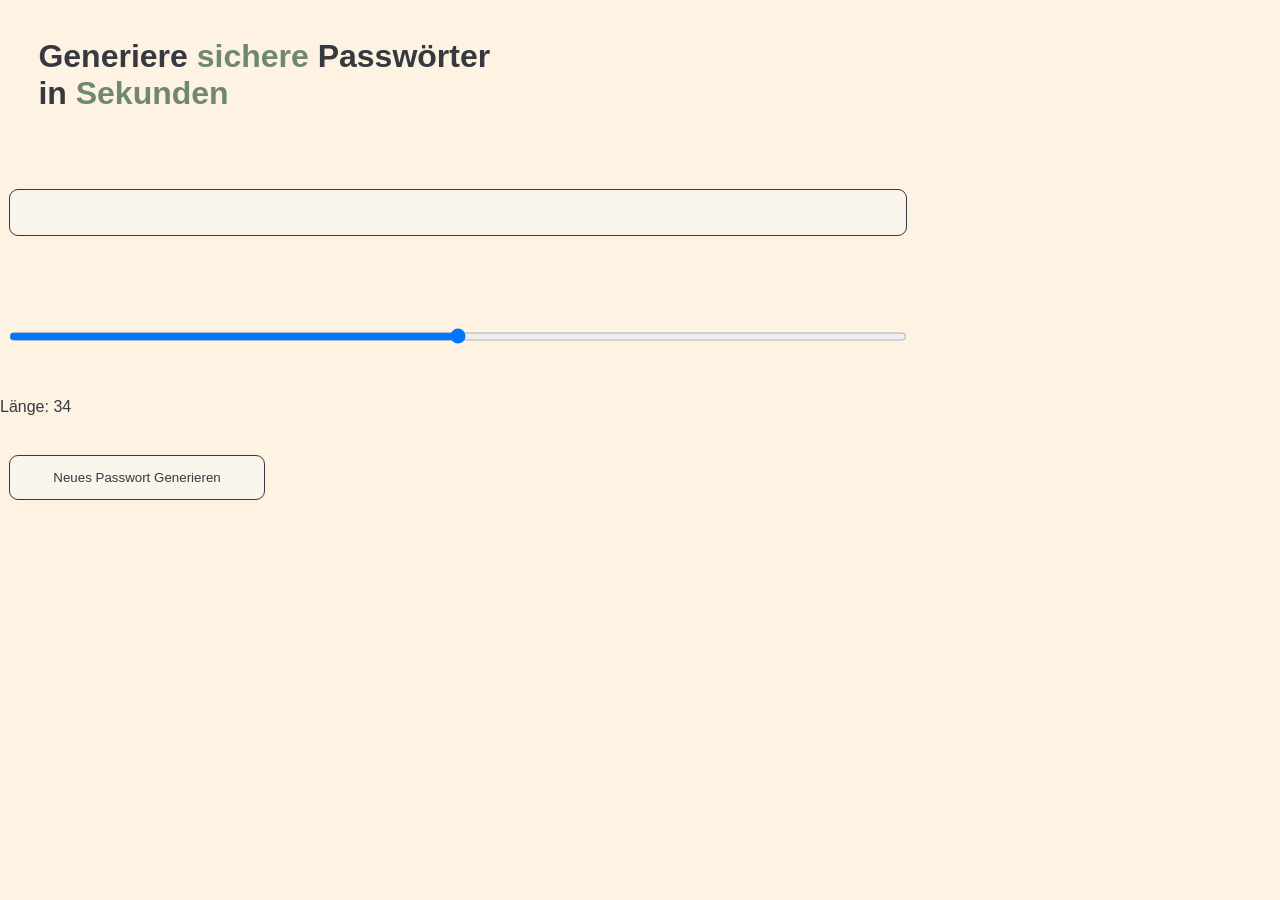
==== ToolScripts/PasskeyGenerator/PasscodeGenerator.html @ 5e1b9a6e "First upload" ====
<!DOCTYPE html>
<html lang="en">
<head>
    <meta charset="UTF-8">
    <meta name="viewport" content="width=device-width, initial-scale=1.0">
    <title>Toolz - PasswortGenerator</title>
    <link rel="stylesheet" href="/style.css">
    <link rel="stylesheet" href="PasscodeGeneratorStyle.css">
</head>
<body>
    <div class="title">
        <h1>Generiere <strong>sichere</strong> Passwörter</h1>
        <h1>in <strong>Sekunden</strong></h1>
    </div>

    <div class="main">
        <input type="text" id="Passcode">
        <div class="Range">
            <input type="range" id="Range" min="8" max="60">
            <p id="RangeDisplay">Länge: 34</p>
        </div>
        <button>Neues Passwort Generieren</button>
    </div>

    <script src="PasscodeGeneratorScript.js"></script>
</body>
</html>
---- style.css ----
:root{
    --bg: #36393f;
    --foregound: #FEF3E2;
    --accent: #BEC6A0;
}

@media (prefers-color-scheme: light) {
    :root{
        --bg: #FEF3E2;
        --foregound: #36393f;
        --accent: #708871;
    }
  }

*{
    text-decoration: none;
    color: var(--foregound);;
    margin: 0;
    font-family: "Montserrat", sans-serif;
    padding: 0;
}

body{
    color: var(--foregound);
    background: var(--bg);
}

strong{
    color: var(--accent);
}
---- ToolScripts/PasskeyGenerator/PasscodeGeneratorStyle.css ----
:root{
    --bg: #36393f;
    --bg-lighter: #4d5056;
    --foregound: #FEF3E2;
    --accent: #BEC6A0;
}

@media (prefers-color-scheme: light) {
    :root{
        --bg: #FEF3E2;
        --bg-lighter: #f9f4ec;
        --foregound: #36393f;
        --accent: #708871;
    }
  }

.title{
    margin: 3vw;
}

.main{
    display: flex;
    flex-direction: column;
}

#Passcode{
    background: var(--bg-lighter);
    border: var(--foregound) 1px solid;
    margin: 3vw 1vh;
    width: 70vw;
    height: 5vh;
    border-radius: 1vh;
    line-height: 5vh;

    font-size: 3vh;
}

#Range{
    background: var(--bg-lighter);
    border: var(--foregound) 1px solid;
    margin: 3vw 1vh;
    width: 70vw;
    height: 5vh;
    border-radius: 1vh;
    line-height: 5vh;

    font-size: 3vh;
}

input[type='range']::-webkit-slider-runnable-track {
    color: var(--accent);
  }

button{
    width: 20vw;
    height: 5vh;
    border-radius: 1vh;
    margin: 3vw 1vh;
    background: var(--bg-lighter);
    border: var(--foregound) 1px solid;
}
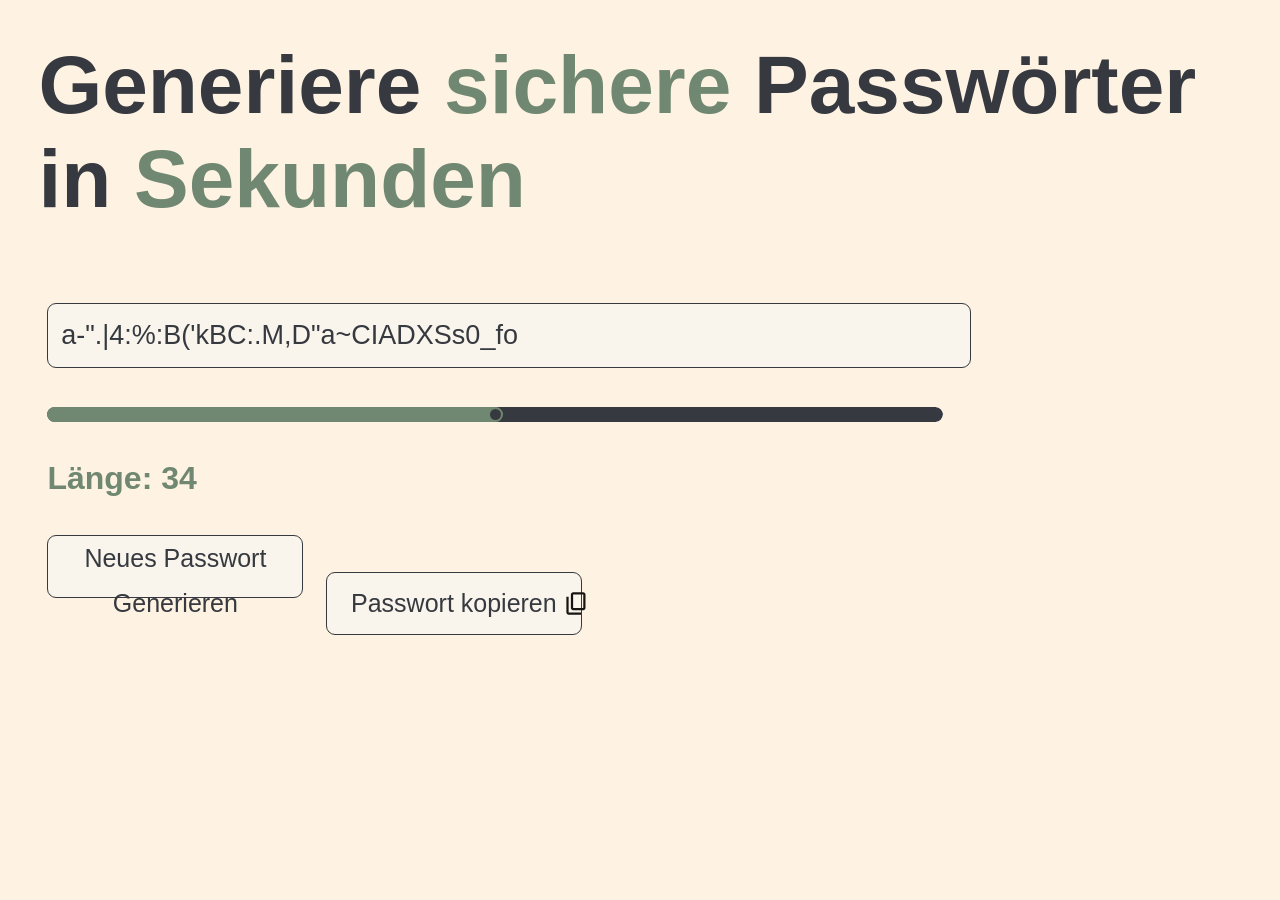
==== commit 012b56d2: "Done for today" ====
--- a/ToolScripts/PasskeyGenerator/PasscodeGenerator.html
+++ b/ToolScripts/PasskeyGenerator/PasscodeGenerator.html
@@ -19,7 +19,10 @@
             <input type="range" id="Range" min="8" max="60">
             <p id="RangeDisplay">Länge: 34</p>
         </div>
-        <button>Neues Passwort Generieren</button>
+        <div class="Buttons">
+            <button onclick="GeneratePasscode(document.getElementById('Range').value)">Neues Passwort Generieren</button>
+            <button onclick="copy()" id="copy">Passwort kopieren<img src="copy.svg"></button>
+        </div>
     </div>
 
     <script src="PasscodeGeneratorScript.js"></script>
--- a/ToolScripts/PasskeyGenerator/PasscodeGeneratorStyle.css
+++ b/ToolScripts/PasskeyGenerator/PasscodeGeneratorStyle.css
@@ -16,46 +16,124 @@
 
 .title{
     margin: 3vw;
+    font-size: 41px;
 }
 
 .main{
     display: flex;
     flex-direction: column;
+    margin: 3vw;
 }
 
 #Passcode{
     background: var(--bg-lighter);
     border: var(--foregound) 1px solid;
-    margin: 3vw 1vh;
+    margin: 3vw 1vh 1.5vw 1vh;
     width: 70vw;
     height: 5vh;
     border-radius: 1vh;
-    line-height: 5vh;
+    line-height: 3vh;
+
+    padding: 1vh 1vw;
 
     font-size: 3vh;
+
+    overflow: hidden;
 }
 
-#Range{
-    background: var(--bg-lighter);
-    border: var(--foregound) 1px solid;
-    margin: 3vw 1vh;
+input[type="range"] {
+    /* removing default appearance */
+    -webkit-appearance: none;
+    appearance: none;
+    margin: 1.5vw 1vh;
+    /* creating a custom design */
     width: 70vw;
-    height: 5vh;
-    border-radius: 1vh;
-    line-height: 5vh;
-
-    font-size: 3vh;
-}
-
-input[type='range']::-webkit-slider-runnable-track {
-    color: var(--accent);
+    cursor: pointer;
+    outline: none;
+    /*  slider progress trick  */
+    overflow: hidden;
+    border-radius: 16px;
+  }
+  
+  /* Track: webkit browsers */
+  input[type="range"]::-webkit-slider-runnable-track {
+    height: 15px;
+    background: var(--foregound);
+    border-radius: 16px;
+  }
+  
+  /* Track: Mozilla Firefox */
+  input[type="range"]::-moz-range-track {
+    height: 15px;
+    background: var(--foregound);
+    border-radius: 16px;
+  }
+  
+  /* Thumb: webkit */
+  input[type="range"]::-webkit-slider-thumb {
+    /* removing default appearance */
+    -webkit-appearance: none;
+    appearance: none; 
+    /* creating a custom design */
+    height: 15px;
+    width: 15px;
+    background-color: var(--foregound);
+    border-radius: 50%;
+    border: 2px solid var(--accent);
+    /*  slider progress trick  */
+    box-shadow: -70vw 0 0 calc(70vw - (15px / 2)) var(--accent);
+  }
+  
+  
+  /* Thumb: Firefox */
+  input[type="range"]::-moz-range-thumb {
+    height: 15px;
+    width: 15px;
+    background-color: #fff;
+    border-radius: 50%;
+    border: 1px solid #f50;
+    /*  slider progress trick  */
+    box-shadow: -407px 0 0 400px #f50;
   }
 
 button{
     width: 20vw;
-    height: 5vh;
+    height: 7vh;
     border-radius: 1vh;
-    margin: 3vw 1vh;
+    margin: 1.5vw 1vh;
     background: var(--bg-lighter);
     border: var(--foregound) 1px solid;
+    line-height: 5vh;
+
+    font-size: 25px;
+
+    box-shadow: none;
+
+    transition: all 0.5s;
+}
+
+button:hover{
+    -webkit-box-shadow: 5px 5px 30px -5px var(--accent);
+    -moz-box-shadow: 5px 5px 30px -5px var(--accent);
+    box-shadow: 5px 5px 30px -5px var(--accent);
+}
+
+button img{
+    height: 3vh;
+    margin: 1vh 1vw 1vh 0.5vw;
+
+    position: absolute;
+}
+
+@media (prefers-color-scheme: light) {
+    button img{
+        filter: invert(1);
+    }
+  }
+
+p{
+    color: var(--accent);
+    font-weight: bolder;
+    font-size: 32px;
+    margin: 1.5vw 1vh;
 }
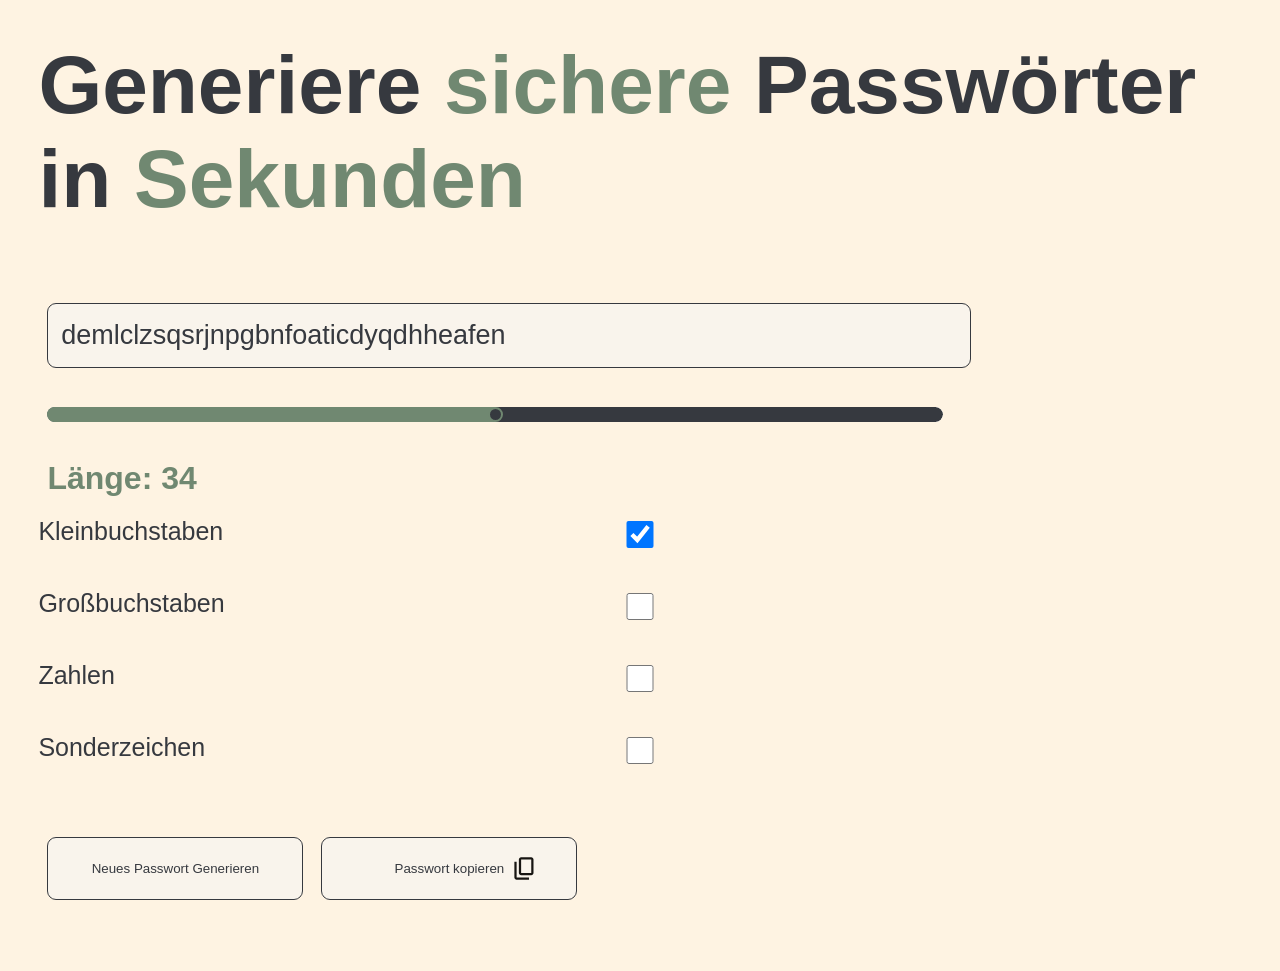
==== commit 6f339361: "CHeckboxes" ====
--- a/ToolScripts/PasskeyGenerator/PasscodeGenerator.html
+++ b/ToolScripts/PasskeyGenerator/PasscodeGenerator.html
@@ -19,6 +19,16 @@
             <input type="range" id="Range" min="8" max="60">
             <p id="RangeDisplay">Länge: 34</p>
         </div>
+        <div class="CheckBoxes">
+            <input type="checkbox" id="lowercase" checked onclick="GeneratePasscode(document.getElementById('Range').value)">
+            <label for="lowercase">Kleinbuchstaben</label>
+            <input type="checkbox" id="uppercase" onclick="GeneratePasscode(document.getElementById('Range').value)">
+            <label for="uppercase">Großbuchstaben</label>
+            <input type="checkbox" id="numbers" onclick="GeneratePasscode(document.getElementById('Range').value)">
+            <label for="numbers">Zahlen</label>
+            <input type="checkbox" id="special" onclick="GeneratePasscode(document.getElementById('Range').value)">
+            <label for="special">Sonderzeichen</label>
+        </div>
         <div class="Buttons">
             <button onclick="GeneratePasscode(document.getElementById('Range').value)">Neues Passwort Generieren</button>
             <button onclick="copy()" id="copy">Passwort kopieren<img src="copy.svg"></button>
--- a/ToolScripts/PasskeyGenerator/PasscodeGeneratorStyle.css
+++ b/ToolScripts/PasskeyGenerator/PasscodeGeneratorStyle.css
@@ -96,20 +96,35 @@
     box-shadow: -407px 0 0 400px #f50;
   }
 
+
+.Buttons{
+  display: flex;
+  flex-direction: row;
+  margin: 1.5vw 0;
+
+  justify-content: left;
+  align-items: center;
+
+  height: 10vh;
+  width: 100vw;
+
+}
 button{
     width: 20vw;
     height: 7vh;
     border-radius: 1vh;
-    margin: 1.5vw 1vh;
+    margin: 0 1vh;
     background: var(--bg-lighter);
     border: var(--foregound) 1px solid;
     line-height: 5vh;
 
-    font-size: 25px;
+    font-size: auto;
 
     box-shadow: none;
 
     transition: all 0.5s;
+
+    overflow: hidden;
 }
 
 button:hover{
@@ -136,4 +151,22 @@
     font-weight: bolder;
     font-size: 32px;
     margin: 1.5vw 1vh;
+}
+
+.CheckBoxes{
+  display: flex;
+  flex-direction: column;
+}
+
+.CheckBoxes label{
+  margin: 0.5vh 0;
+  transform: translate(0, -4.5vh);
+  font-size: 25px;
+
+  height: 3vh;
+}
+
+input[type="checkbox"]{
+  margin: 0.5vh 0.5vw;
+  height: 3vh;
 }
